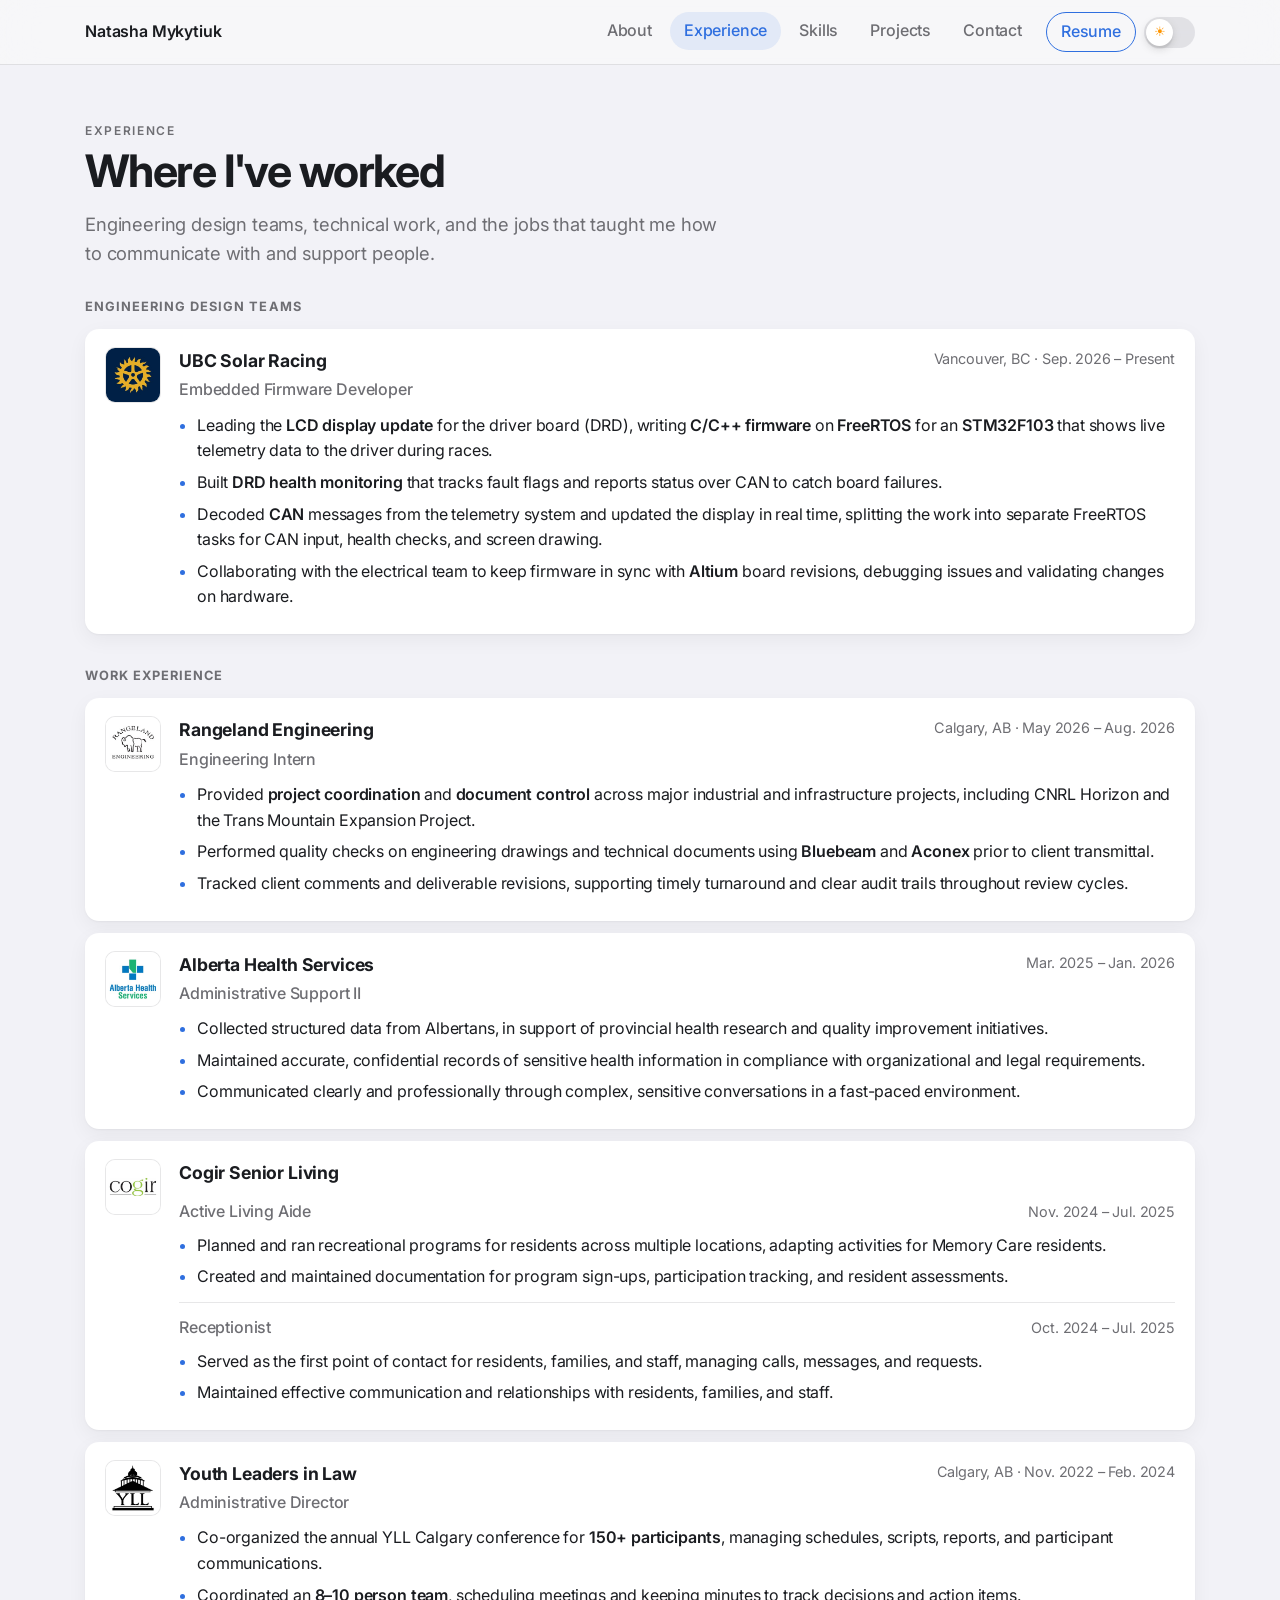
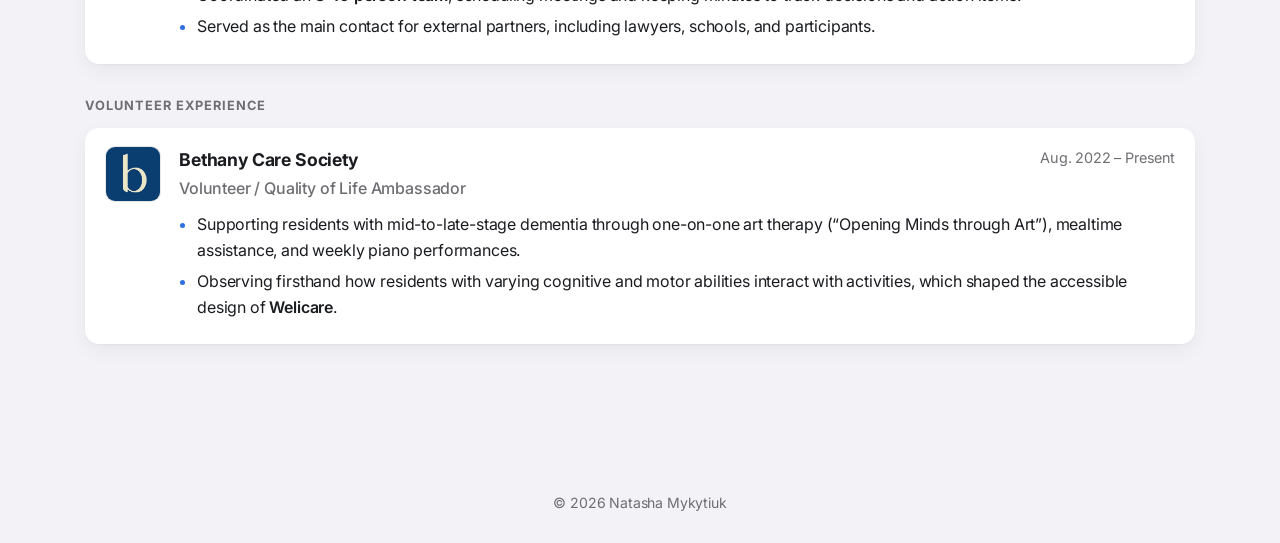
==== experience.html @ 9c61997c "." ====
<!DOCTYPE html>
<html lang="en" data-theme="ios">
<head>
	<script>(function(){var m=localStorage.getItem("mode");if(!m)m=matchMedia("(prefers-color-scheme: dark)").matches?"dark":"light";document.documentElement.dataset.mode=m;})();</script>
	<meta charset="UTF-8">
	<meta name="viewport" content="width=device-width, initial-scale=1">
	<title>Experience | Natasha Mykytiuk</title>
	<meta name="description" content="Work, design team, and other experience of Natasha Mykytiuk, Computer Engineering student at UBC.">
	<link rel="preconnect" href="https://fonts.googleapis.com">
	<link rel="preconnect" href="https://fonts.gstatic.com" crossorigin>
	<link href="https://fonts.googleapis.com/css2?family=Inter:wght@400;500;600;700&family=JetBrains+Mono:wght@400;600;700&display=swap" rel="stylesheet">
	<link rel="stylesheet" href="css/style.css?v=25">
</head>
<body data-page="experience">
	<a class="skip-link" href="#main">Skip to content</a>

	<header class="site-header">
		<nav class="container nav" aria-label="Main">
			<a class="brand" href="./">Natasha Mykytiuk</a>
			<button class="menu-btn" aria-expanded="false" aria-controls="nav-links">Menu</button>
			<ul class="nav-links" id="nav-links">
				<li><a href="./#about">About</a></li>
				<li><a href="experience.html">Experience</a></li>
				<li><a href="./#skills">Skills</a></li>
				<li><a href="projects.html">Projects</a></li>
				<li><a href="./#contact">Contact</a></li>
				<li><a class="nav-resume" href="resume.pdf" target="_blank" rel="noopener">Resume</a></li>
			</ul>
			<button class="mode-btn" type="button" aria-label="Toggle dark mode"></button>
		</nav>
	</header>

	<main id="main">
		<section class="page-section" aria-labelledby="experience-title">
			<div class="container">
				<div class="page-header">
					<p class="eyebrow">Experience</p>
					<h1 id="experience-title">Where I've worked</h1>
					<p class="page-lead">Engineering design teams, technical work, and the jobs that taught me how to communicate with and support people.</p>
				</div>
				<div id="experience-list"></div>
			</div>
		</section>
	</main>

	<footer>
		<div class="container">&copy; <span id="year"></span> Natasha Mykytiuk</div>
	</footer>

	<script src="js/data.js?v=25"></script>
	<script src="js/site.js?v=25"></script>
</body>
</html>
---- css/style.css ----
:root {
	--bg: #ffffff;
	--bg-alt: #f6f7f9;
	--text: #1a1d23;
	--muted: #4a5160;
	--border: #e2e5ea;
	--accent: #1d4ed8;
	--accent-soft: #e8efff;
	--radius: 12px;
	--maxw: 1150px;
	--nav-h: 64px;
}
*, *::before, *::after { box-sizing: border-box; }
html { scroll-behavior: smooth; scroll-padding-top: calc(var(--nav-h) + 12px); }
@media (prefers-reduced-motion: reduce) {
	html { scroll-behavior: auto; }
	* { transition: none !important; }
	html.js .reveal { opacity: 1; transform: none; }
}
body {
	margin: 0;
	font-family: system-ui, -apple-system, "Segoe UI", Roboto, Helvetica, Arial, sans-serif;
	color: var(--text);
	background: var(--bg);
	line-height: 1.6;
	font-size: 1rem;
}
a { color: var(--accent); }
a:focus-visible, button:focus-visible {
	outline: 3px solid var(--accent);
	outline-offset: 3px;
	border-radius: 6px;
}
.skip-link {
	position: absolute;
	left: -9999px;
	top: 8px;
	background: var(--accent);
	color: #fff;
	padding: 8px 14px;
	border-radius: 6px;
	z-index: 100;
}
.skip-link:focus { left: 8px; }
.container { max-width: var(--maxw); margin: 0 auto; padding: 0 20px; }

/* Nav */
header.site-header {
	position: sticky;
	top: 0;
	z-index: 50;
	background: rgba(255, 255, 255, 0.92);
	backdrop-filter: blur(8px);
	border-bottom: 1px solid var(--border);
}
.nav {
	height: var(--nav-h);
	display: flex;
	align-items: center;
	justify-content: space-between;
}
.brand { font-weight: 700; text-decoration: none; color: var(--text); letter-spacing: -0.01em; }
.nav-links { display: flex; gap: 4px; list-style: none; margin: 0; padding: 0; }
.nav-links a {
	display: block;
	padding: 8px 12px;
	text-decoration: none;
	color: var(--muted);
	font-weight: 500;
	border-radius: 8px;
}
.nav-links a:hover, .nav-links a.active { color: var(--accent); background: var(--accent-soft); }
.menu-btn {
	display: none;
	background: none;
	border: 1px solid var(--border);
	border-radius: 8px;
	padding: 8px 12px;
	font: inherit;
	cursor: pointer;
	color: var(--text);
}
@media (max-width: 720px) {
	.menu-btn { display: block; }
	.nav-links {
		display: none;
		position: absolute;
		top: var(--nav-h);
		left: 0;
		right: 0;
		flex-direction: column;
		background: var(--bg);
		border-bottom: 1px solid var(--border);
		padding: 8px 20px 16px;
	}
	.nav-links.open { display: flex; }
}

/* Sections */
section { padding: 88px 0; }
section + section { border-top: 1px solid var(--border); }
h2 { font-size: 1.9rem; margin: 0 0 32px; letter-spacing: -0.02em; font-weight: 600; }
.eyebrow {
	margin: 0 0 6px;
	font-size: 0.75rem;
	font-weight: 600;
	letter-spacing: 0.14em;
	text-transform: uppercase;
	color: var(--muted);
}
h3 { margin: 0; font-size: 1.1rem; }

/* Hero / About */
.hero > div { max-width: 760px; }
.hero.has-collage { display: grid; grid-template-columns: 1.1fr 1fr; gap: 56px; align-items: center; }
.hero-collage {
	display: grid;
	grid-template-columns: repeat(6, 1fr);
	grid-template-rows: repeat(6, 1fr);
	gap: 12px;
	aspect-ratio: 1 / 1.1;
}
.hero-collage[hidden] { display: none; }
.hero-collage .photo { overflow: hidden; border-radius: var(--radius); background: var(--accent-soft); }
.hero-collage .photo:nth-child(1) { grid-area: 1 / 1 / 5 / 5; }
.hero-collage .photo:nth-child(1) img { object-position: center 20%; }
.hero-collage .photo:nth-child(2) { grid-area: 1 / 5 / 3 / 7; }
.hero-collage .photo:nth-child(3) { grid-area: 3 / 5 / 5 / 7; }
.hero-collage .photo:nth-child(3) img { object-position: center 75%; }
.hero-collage .photo:nth-child(4) { grid-area: 5 / 1 / 7 / 4; }
.hero-collage .photo:nth-child(5) { grid-area: 5 / 4 / 7 / 7; }
.hero-collage .photo:nth-child(5) img { object-position: center 75%; }
.hero-collage img {
	width: 100%;
	height: 100%;
	object-fit: cover;
	display: block;
	transition: transform 0.6s cubic-bezier(0.22, 1, 0.36, 1);
}
.hero-collage .photo:hover img { transform: scale(1.04); }
@media (max-width: 900px) {
	.hero.has-collage { grid-template-columns: 1fr; gap: 36px; }
	.hero-collage { max-width: 460px; }
}

/* Fade-up as sections scroll into view */
html.js .reveal {
	opacity: 0;
	transform: translateY(20px);
	transition: opacity 0.7s cubic-bezier(0.22, 1, 0.36, 1) var(--reveal-delay, 0s),
		transform 0.7s cubic-bezier(0.22, 1, 0.36, 1) var(--reveal-delay, 0s);
}
html.js .reveal.is-visible { opacity: 1; transform: none; }
.hero h1 { font-size: clamp(2rem, 5vw, 2.8rem); margin: 0; letter-spacing: -0.03em; line-height: 1.15; }
.hero h1 { margin-bottom: 20px; }
.intro p { font-size: 1.15rem; line-height: 1.7; margin: 0 0 14px; }
.intro strong { color: var(--accent); font-weight: 600; }
.facts { color: var(--muted); font-size: 0.92rem; margin: 22px 0 26px; }
.facts span + span::before { content: "·" / ""; margin: 0 10px; color: var(--muted); }
.btn-row { display: flex; flex-wrap: wrap; gap: 10px; }
.btn {
	display: inline-flex;
	align-items: center;
	gap: 6px;
	padding: 10px 18px;
	border-radius: 8px;
	font-weight: 600;
	text-decoration: none;
	border: 1px solid var(--accent);
	font-size: 0.95rem;
}
.btn-primary { background: var(--accent); color: #fff; }
.btn-primary:hover { background: #1e40af; }
.btn-outline { color: var(--accent); background: transparent; }
.btn-outline:hover { background: var(--accent-soft); }
.btn-sm { padding: 6px 12px; font-size: 0.85rem; }

/* Skills */
.skills-grid { display: grid; grid-template-columns: repeat(auto-fit, minmax(300px, 1fr)); gap: 28px 40px; }
.values-grid { display: grid; grid-template-columns: repeat(auto-fit, minmax(200px, 1fr)); gap: 28px; }
.value h3 { font-size: 1.15rem; margin-bottom: 4px; color: var(--accent); }
.value p { margin: 0; color: var(--muted); }
.skill-group { padding: 4px 0; }
.skill-group h3 { font-size: 1rem; margin-bottom: 12px; }
.tags { list-style: none; padding: 0; margin: 0; display: flex; flex-wrap: wrap; gap: 6px; }
.tag {
	background: var(--accent-soft);
	color: #1e3a8a;
	font-size: 0.82rem;
	font-weight: 500;
	padding: 3px 10px;
	border-radius: 999px;
}

/* Experience timeline */
.exp-group-title {
	font-size: 0.8rem;
	text-transform: uppercase;
	letter-spacing: 0.08em;
	color: var(--muted);
	margin: 0 0 12px;
}
.exp-list { display: grid; gap: 18px; margin-bottom: 32px; }
.exp {
	background: var(--bg);
	border: 1px solid var(--border);
	border-radius: var(--radius);
	padding: 20px 22px;
}
.exp-head { display: flex; flex-wrap: wrap; justify-content: space-between; gap: 4px 16px; }
.meta { color: var(--muted); font-size: 0.9rem; }
.role { font-weight: 600; color: var(--accent); margin: 2px 0 10px; }
.points { margin: 0; padding-left: 20px; }
.points li { margin-bottom: 6px; }
.points strong { font-weight: 600; color: var(--text); }

/* Projects */
.projects-grid { display: grid; grid-template-columns: repeat(auto-fill, minmax(300px, 1fr)); gap: 24px; align-items: start; }
.card {
	display: flex;
	flex-direction: column;
	background: var(--bg);
	border: 1px solid var(--border);
	border-radius: var(--radius);
	overflow: hidden;
	transition: box-shadow 0.2s, transform 0.2s;
}
.card-media {
	aspect-ratio: 16 / 10;
	background: var(--accent-soft);
	display: flex;
	align-items: center;
	justify-content: center;
	color: var(--accent);
	font-weight: 700;
	font-size: 1.6rem;
	letter-spacing: 0.04em;
}
.card-media img { width: 100%; height: 100%; object-fit: cover; display: block; }
.card-body { padding: 20px 22px 22px; display: flex; flex-direction: column; }
.card .summary { margin: 8px 0 12px; color: var(--muted); }
.card:hover { box-shadow: 0 8px 24px rgba(20, 30, 60, 0.08); transform: translateY(-2px); }
.card .subtitle { color: var(--muted); font-size: 0.85rem; margin: 2px 0 0; }
.card .tags { margin: 4px 0 10px; }
.placeholder-note { color: #9a3412; font-size: 0.85rem; font-style: italic; }

/* Contact */
.big-title { font-size: clamp(2.4rem, 7vw, 4rem); margin-bottom: 16px; }
.contact-lead { max-width: 560px; color: var(--muted); font-size: 1.1rem; margin: 0 0 32px; }
.contact-list { list-style: none; padding: 0; margin: 8px 0 0; display: grid; gap: 18px; }
.contact-list li { display: flex; flex-wrap: wrap; align-items: baseline; gap: 4px 20px; font-size: clamp(1.1rem, 3vw, 1.5rem); }
.contact-list span { min-width: 110px; color: var(--muted); font-size: 0.75rem; font-weight: 600; letter-spacing: 0.14em; text-transform: uppercase; }
.contact-list a { font-weight: 600; text-decoration: none; border-bottom: 2px solid transparent; word-break: break-word; }
.contact-list a:hover { border-bottom-color: currentColor; }
footer { padding: 28px 0; text-align: center; color: var(--muted); font-size: 0.88rem; border-top: 1px solid var(--border); }

/* =========================================================
	THEME: Evergreen (applied by data-theme="evergreen" on <html>).
	Change colours in the [data-theme="evergreen"] block below.
========================================================= */
[data-theme] header.site-header { background: var(--nav-bg); }
[data-theme] .tag { background: var(--tag-bg); color: var(--tag-text); }
[data-theme] .btn-primary { background: var(--accent); color: var(--on-accent); border-color: var(--accent); }
[data-theme] .btn-primary:hover { filter: brightness(1.08); background: var(--accent); }
[data-theme] .placeholder-note { color: var(--accent); }
[data-theme] .exp, [data-theme] .card { background: var(--card); }
[data-theme] .skip-link { color: var(--on-accent); }

/* E: Evergreen: warm off-white, deep forest green, amber only on key buttons */
[data-theme="evergreen"] {
	--bg: #fbfaf6;
	--bg-alt: #f2f1ea;
	--card: #ffffff;
	--text: #1b2a24;
	--muted: #4b5a53;
	--border: #dfe3dc;
	--accent: #1f5a45;
	--on-accent: #ffffff;
	--accent-soft: #e6efe9;
	--amber: #e9a83a;
	--on-amber: #2a1d06;
	--tag-bg: #e6efe9;
	--tag-text: #1a4a39;
	--nav-bg: rgba(251, 250, 246, 0.92);
	--radius: 10px;
}
[data-theme="evergreen"] body { font-family: "Inter", system-ui, sans-serif; }
[data-theme="evergreen"] h1, [data-theme="evergreen"] h2 { color: var(--text); letter-spacing: -0.025em; }
[data-theme="evergreen"] .eyebrow { color: var(--accent); }
[data-theme="evergreen"] .brand { color: var(--accent); }
[data-theme="evergreen"] .meta, [data-theme="evergreen"] .tag, [data-theme="evergreen"] .card .subtitle {
	font-family: "JetBrains Mono", ui-monospace, Consolas, monospace;
	font-size: 0.78rem;
}
[data-theme="evergreen"] .tag { border-radius: 5px; }
[data-theme="evergreen"] .btn-primary { background: var(--amber); border-color: var(--amber); color: var(--on-amber); }
[data-theme="evergreen"] .btn-primary:hover { background: #dc9a2a; filter: none; }
[data-theme="evergreen"] .btn-outline { color: var(--accent); border-color: var(--accent); }
[data-theme="evergreen"] .card:hover { box-shadow: 0 10px 26px rgba(31, 90, 69, 0.12); }
[data-theme="evergreen"] .placeholder-note { color: #8a5a0c; }

/* =========================================================
	PROJECT CARDS, PROJECTS PAGE, SINGLE PROJECT PAGE
========================================================= */
a.card-media { display: block; }
.card-title { color: var(--text); text-decoration: none; }
.card-title:hover { color: var(--accent); }
.learn-more {
	align-self: flex-start;
	margin-top: 4px;
	font-weight: 600;
	text-decoration: none;
	color: var(--accent);
}
.learn-more::after { content: " →" / ""; display: inline-block; transition: transform 0.2s; }
.learn-more:hover::after { transform: translateX(3px); }
.section-more { margin-top: 32px; }

.page-header { padding-bottom: 8px; }
.page-header h1, .project-title {
	font-size: clamp(2rem, 5vw, 2.8rem);
	margin: 0 0 12px;
	letter-spacing: -0.03em;
	line-height: 1.15;
}
.page-lead, .project-lead { max-width: 640px; color: var(--muted); font-size: 1.15rem; margin: 0 0 20px; }
.page-section { padding-top: 56px; }

.back-link {
	display: inline-block;
	margin-bottom: 28px;
	font-weight: 600;
	text-decoration: none;
}
.back-link::before { content: "← " / ""; }
.project-header .tags { margin-bottom: 20px; }

/* Project page: slideshow on the left, write-up on the right */
.project-layout { margin-top: 44px; }
.project-layout.has-photos {
	display: grid;
	grid-template-columns: minmax(0, 1.2fr) minmax(0, 1fr);
	gap: 48px;
	align-items: start;
}
.project-layout.has-photos .project-section:first-child { margin-top: 0; }
.slideshow { position: sticky; top: calc(var(--nav-h) + 24px); }
.slides-frame { position: relative; }
.slides {
	position: relative;
	aspect-ratio: 16 / 10;
	border-radius: var(--radius);
	border: 1px solid var(--border);
	background: var(--card, var(--bg));
	overflow: hidden;
	touch-action: pan-y;
	user-select: none;
}
.slide {
	position: absolute;
	inset: 0;
	margin: 0;
	opacity: 0;
	visibility: hidden;
	transition: opacity 0.45s ease, visibility 0.45s;
}
.slide.is-active { opacity: 1; visibility: visible; }
.slide img { width: 100%; height: 100%; object-fit: contain; display: block; }
.slide-btn {
	position: absolute;
	top: 50%;
	transform: translateY(-50%);
	width: 40px;
	height: 40px;
	border-radius: 50%;
	border: 1px solid var(--border);
	background: rgba(255, 255, 255, 0.92);
	color: var(--text);
	font-size: 1.6rem;
	line-height: 1;
	cursor: pointer;
	display: grid;
	place-items: center;
	box-shadow: 0 2px 8px rgba(0, 0, 0, 0.08);
}
.slide-btn:hover { border-color: var(--accent); color: var(--accent); }
.slide-btn span { margin-top: -3px; }
.slide-prev { left: 12px; }
.slide-next { right: 12px; }
.slide-controls { display: flex; align-items: center; justify-content: space-between; gap: 12px; margin-top: 12px; }
.slide-dots { display: flex; flex-wrap: wrap; gap: 8px; }
.slide-dot {
	width: 10px;
	height: 10px;
	padding: 0;
	border-radius: 50%;
	border: 0;
	background: var(--border);
	cursor: pointer;
}
.slide-dot[aria-current="true"] { background: var(--accent); }
.slides { cursor: zoom-in; }
.slide-expand {
	position: absolute;
	top: 12px;
	right: 12px;
	width: 36px;
	height: 36px;
	border-radius: 8px;
	border: 1px solid var(--border);
	background: rgba(255, 255, 255, 0.92);
	color: var(--text);
	font-size: 1.15rem;
	line-height: 1;
	cursor: pointer;
	display: grid;
	place-items: center;
	box-shadow: 0 2px 8px rgba(0, 0, 0, 0.08);
}
.slide-expand:hover { border-color: var(--accent); color: var(--accent); }

/* Full-screen photo viewer */
html.viewer-open { overflow: hidden; }
.viewer {
	width: 100vw;
	height: 100vh;
	max-width: none;
	max-height: none;
	margin: 0;
	padding: 0;
	border: 0;
	background: rgba(12, 18, 16, 0.94);
	color: #fff;
}
.viewer::backdrop { background: rgba(12, 18, 16, 0.94); }
.viewer[open] { display: flex; flex-direction: column; }
.viewer-stage {
	flex: 1;
	min-height: 0;
	display: flex;
	align-items: center;
	justify-content: center;
	padding: 56px 72px 12px;
}
.viewer-img { max-width: 100%; max-height: 100%; object-fit: contain; border-radius: 6px; box-shadow: 0 10px 40px rgba(0, 0, 0, 0.4); }
.viewer-bar {
	display: flex;
	justify-content: center;
	align-items: baseline;
	gap: 16px;
	padding: 8px 24px 22px;
	text-align: center;
}
.viewer-caption { margin: 0; color: rgba(255, 255, 255, 0.85); font-size: 0.95rem; max-width: 720px; }
.viewer-count { color: rgba(255, 255, 255, 0.6); font-size: 0.85rem; font-family: "JetBrains Mono", ui-monospace, Consolas, monospace; }
.viewer-btn {
	position: absolute;
	width: 44px;
	height: 44px;
	border-radius: 50%;
	border: 1px solid rgba(255, 255, 255, 0.25);
	background: rgba(255, 255, 255, 0.1);
	color: #fff;
	font-size: 1.8rem;
	line-height: 1;
	cursor: pointer;
	display: grid;
	place-items: center;
}
.viewer-btn:hover { background: rgba(255, 255, 255, 0.2); }
.viewer-btn span { margin-top: -3px; }
.viewer-btn:focus-visible { outline: 3px solid var(--amber, #fff); outline-offset: 3px; }
.viewer-prev { left: 16px; top: 50%; transform: translateY(-50%); }
.viewer-next { right: 16px; top: 50%; transform: translateY(-50%); }
.viewer-close { top: 12px; right: 16px; }
@media (max-width: 720px) {
	.viewer-stage { padding: 56px 8px 8px; }
	.viewer-prev, .viewer-next { top: auto; bottom: 16px; transform: none; }
}

.slide-count { color: var(--muted); font-size: 0.85rem; font-family: "JetBrains Mono", ui-monospace, Consolas, monospace; }
.slide-caption { color: var(--muted); font-size: 0.92rem; margin: 10px 0 0; }
@media (max-width: 900px) {
	.project-layout.has-photos { grid-template-columns: 1fr; gap: 32px; }
	.slideshow { position: static; }
}

.project-body { max-width: 760px; min-width: 0; }
.project-section { margin-top: 48px; }
.project-section h2 { font-size: 1.4rem; margin-bottom: 14px; }
.project-section p { font-size: 1.05rem; line-height: 1.75; margin: 0 0 14px; }
.project-section .points li { font-size: 1.05rem; line-height: 1.7; margin-bottom: 10px; }

.project-pager {
	display: grid;
	grid-template-columns: 1fr 1fr;
	gap: 16px;
	margin-top: 64px;
	padding-top: 28px;
	border-top: 1px solid var(--border);
}
.project-pager a {
	display: block;
	padding: 16px 18px;
	border: 1px solid var(--border);
	border-radius: var(--radius);
	background: var(--card, var(--bg));
	text-decoration: none;
	color: var(--text);
}
.project-pager a:hover { border-color: var(--accent); }
.project-pager span { display: block; color: var(--muted); font-size: 0.8rem; text-transform: uppercase; letter-spacing: 0.12em; margin-bottom: 4px; }
.project-pager strong { color: var(--accent); }
.pager-next { text-align: right; }
@media (max-width: 560px) {
	.project-pager { grid-template-columns: 1fr; }
	.pager-next { text-align: left; }
}

/* Resume button in the nav */
.nav-links a.nav-resume { border: 1.5px solid var(--accent); color: var(--accent); margin-left: 6px; }
.nav-links a.nav-resume:hover { background: var(--accent); color: #fff; }

/* Experience logos (like LinkedIn): set "logo" on an EXPERIENCE entry in js/data.js */
.exp.has-logo { display: grid; grid-template-columns: 56px 1fr; gap: 18px; align-items: start; }
.exp-logo {
	width: 56px;
	height: 56px;
	border-radius: 10px;
	object-fit: contain;
	background: #fff;
	border: 1px solid var(--border);
}
.exp-body { min-width: 0; }
@media (max-width: 520px) {
	.exp.has-logo { grid-template-columns: 44px 1fr; gap: 14px; }
	.exp-logo { width: 44px; height: 44px; border-radius: 8px; }
}

/* =========================================================
	THEME: iOS (data-theme="ios" on <html>).
	Grouped backgrounds, frosted nav, rounded cards, pill buttons,
	system blue accent, automatic dark mode.
========================================================= */
[data-theme="ios"] {
	--bg: #f2f2f7;
	--bg-alt: #f2f2f7;
	--card: #ffffff;
	--text: #1a1c20;
	--muted: #6e6e73;
	--border: rgba(60, 60, 67, 0.12);
	--accent: #2f6fdf;
	--on-accent: #ffffff;
	--accent-soft: rgba(47, 111, 223, 0.1);
	--tag-bg: rgba(118, 118, 128, 0.12);
	--tag-text: #3a3a3c;
	--nav-bg: rgba(249, 249, 249, 0.72);
	--radius: 16px;
	--shadow: 0 1px 2px rgba(0, 0, 0, 0.04), 0 6px 20px rgba(0, 0, 0, 0.05);
}
[data-theme="ios"][data-mode="dark"] {
	color-scheme: dark;
	--bg: #121316;
	--bg-alt: #121316;
	--card: #1e2024;
	--text: #ffffff;
	--muted: #98989f;
	--border: rgba(84, 84, 88, 0.5);
	--accent: #5b8ff0;
	--accent-soft: rgba(91, 143, 240, 0.18);
	--tag-bg: rgba(118, 118, 128, 0.24);
	--tag-text: #e5e5ea;
	--nav-bg: rgba(22, 22, 24, 0.72);
	--shadow: none;
}
[data-theme="ios"] body {
	font-family: "Inter", -apple-system, BlinkMacSystemFont, system-ui, "Segoe UI", sans-serif;
	-webkit-font-smoothing: antialiased;
	letter-spacing: -0.01em;
}
[data-theme="ios"] h1, [data-theme="ios"] h2, [data-theme="ios"] .big-title {
	font-weight: 700;
	letter-spacing: -0.035em;
}
[data-theme="ios"] h2 { font-size: 2.1rem; }
[data-theme="ios"] .eyebrow { color: var(--muted); }
[data-theme="ios"] .brand { font-weight: 600; }

/* Frosted nav bar */
[data-theme="ios"] header.site-header {
	backdrop-filter: saturate(180%) blur(20px);
	-webkit-backdrop-filter: saturate(180%) blur(20px);
	border-bottom: 0.5px solid var(--border);
}
[data-theme="ios"] .nav-links a { border-radius: 999px; padding: 6px 14px; }
[data-theme="ios"] .nav-links a:hover, [data-theme="ios"] .nav-links a.active { background: var(--accent-soft); color: var(--accent); }
[data-theme="ios"] .menu-btn { border-radius: 999px; background: var(--tag-bg); border: 0; color: var(--text); }
@media (max-width: 720px) {
	[data-theme="ios"] .nav-links {
		background: var(--card);
		border-radius: 16px;
		box-shadow: 0 10px 30px rgba(0, 0, 0, 0.15);
	}
}

/* Sections: no hairline dividers, more air */
[data-theme="ios"] section + section { border-top: 0; }
[data-theme="ios"] footer { border-top: 0; }

/* Cards: grouped inset style */
[data-theme="ios"] .exp, [data-theme="ios"] .card, [data-theme="ios"] .slides {
	background: var(--card);
	border: 0;
	border-radius: var(--radius);
	box-shadow: var(--shadow);
}
[data-theme="ios"] .card { transition: transform 0.35s cubic-bezier(0.2, 0.8, 0.2, 1), box-shadow 0.35s; }
[data-theme="ios"] .card:hover { transform: scale(1.015); box-shadow: 0 12px 32px rgba(0, 0, 0, 0.1); }
[data-theme="ios"] .card:active { transform: scale(0.98); }
[data-theme="ios"] .hero-collage .photo { border-radius: 22px; }

/* Pill buttons */
[data-theme="ios"] .btn {
	border-radius: 999px;
	padding: 11px 22px;
	font-weight: 600;
	border: 0;
	transition: transform 0.15s, filter 0.15s, background 0.15s;
}
[data-theme="ios"] .btn:active { transform: scale(0.96); }
[data-theme="ios"] .btn-primary { background: var(--accent); color: var(--on-accent); }
[data-theme="ios"] .btn-primary:hover { filter: brightness(1.1); background: var(--accent); }
[data-theme="ios"] .btn-outline { background: var(--accent-soft); color: var(--accent); }
[data-theme="ios"] .btn-outline:hover { background: var(--accent-soft); filter: brightness(0.95); }

/* Tags: grey capsules */
[data-theme="ios"] .tag { border-radius: 999px; font-weight: 500; padding: 4px 12px; }
[data-theme="ios"] .role, [data-theme="ios"] .value h3 { color: var(--accent); }
[data-theme="ios"] .placeholder-note { color: #ff9500; }

/* Slideshow controls */
[data-theme="ios"] .slide-btn {
	border: 0;
	background: rgba(255, 255, 255, 0.7);
	backdrop-filter: blur(16px);
	-webkit-backdrop-filter: blur(16px);
	color: #000;
}
[data-theme="ios"] .slide-dot { width: 8px; height: 8px; background: rgba(120, 120, 128, 0.32); }
[data-theme="ios"] .slide-dot[aria-current="true"] { background: var(--text); }

/* Light/dark toggle button */
.nav { gap: 8px; }
.brand { margin-right: auto; }
.mode-btn {
	width: 36px; height: 36px; flex: none;
	border-radius: 999px; border: 0; cursor: pointer;
	background: var(--tag-bg, var(--accent-soft)); color: var(--text);
	font-size: 1.05rem; line-height: 1; display: grid; place-items: center;
	transition: transform 0.15s, background 0.2s;
}
.mode-btn:active { transform: scale(0.9); }
[data-mode="dark"] body, [data-mode="dark"] header.site-header { transition: background 0.3s, color 0.3s; }
[data-theme="ios"][data-mode="dark"] .slide-btn { background: rgba(44, 44, 46, 0.7); color: #fff; }
[data-theme="ios"][data-mode="dark"] .card:hover { box-shadow: none; }

/* =========================================================
	iOS, round 2: segmented nav, switch toggle, inset grouped lists
========================================================= */
[data-theme="ios"] { -webkit-tap-highlight-color: transparent; }
[data-theme="ios"] ::selection { background: var(--accent-soft); }

/* Large titles */
[data-theme="ios"] h2 { font-size: 2rem; font-weight: 700; margin-bottom: 24px; }
[data-theme="ios"] .hero h1, [data-theme="ios"] .page-header h1, [data-theme="ios"] .project-title { font-weight: 700; letter-spacing: -0.035em; }

/* Dark-mode button as an iOS switch */
[data-theme="ios"] .mode-btn {
	position: relative; width: 51px; height: 31px; padding: 0;
	border-radius: 999px; font-size: 0; color: transparent;
	background: rgba(120, 120, 128, 0.16);
	transition: background 0.25s;
}
[data-theme="ios"] .mode-btn::after {
	content: "☀︎" / ""; position: absolute; top: 2px; left: 2px;
	width: 27px; height: 27px; border-radius: 50%;
	background: #fff; color: #ff9500; font-size: 0.8rem;
	display: grid; place-items: center;
	box-shadow: 0 3px 8px rgba(0, 0, 0, 0.15), 0 3px 1px rgba(0, 0, 0, 0.06);
	transition: transform 0.3s cubic-bezier(0.3, 1.4, 0.5, 1);
}
[data-theme="ios"] .mode-btn[aria-pressed="true"] { background: var(--accent); }
[data-theme="ios"] .mode-btn[aria-pressed="true"]::after { content: "☾" / ""; color: var(--accent); transform: translateX(20px); }
[data-theme="ios"] .mode-btn:active { transform: none; }
[data-theme="ios"] .mode-btn:active::after { width: 33px; }
[data-theme="ios"] .mode-btn[aria-pressed="true"]:active::after { transform: translateX(14px); }

/* Experience cards: grouped rows feel */
[data-theme="ios"] .exp { border-radius: 14px; padding: 18px 20px; }
[data-theme="ios"] .exp-list { gap: 12px; }
[data-theme="ios"] .role { color: var(--muted); font-weight: 500; }
[data-theme="ios"] .points { padding-left: 18px; }
[data-theme="ios"] .points li::marker { color: var(--accent); }

/* Springy reveal animation */
[data-theme="ios"].js .reveal { transition: opacity 0.6s ease, transform 0.7s cubic-bezier(0.2, 0.9, 0.3, 1.1); transition-delay: var(--reveal-delay, 0s); }

/* Mobile menu as a popover sheet */
@media (max-width: 720px) {
	[data-theme="ios"] .nav-links {
		background: var(--nav-bg);
		backdrop-filter: saturate(180%) blur(24px);
		-webkit-backdrop-filter: saturate(180%) blur(24px);
		padding: 6px; border-radius: 14px;
	}
	[data-theme="ios"] .nav-links a { border-radius: 10px; color: var(--text); }
	[data-theme="ios"] .menu-btn { color: var(--accent); font-weight: 600; background: transparent; }
}

/* Waving hand in the hero greeting */
.wave {
	display: inline-block;
	transform-origin: 70% 70%;
	animation: wave 2.4s ease-in-out 0.6s 2;
	cursor: default;
}
.wave:hover { animation: wave-again 1.2s ease-in-out; }
@keyframes wave {
	0%, 60%, 100% { transform: rotate(0deg); }
	10%, 30% { transform: rotate(14deg); }
	20% { transform: rotate(-8deg); }
	40% { transform: rotate(-4deg); }
	50% { transform: rotate(10deg); }
}
@keyframes wave-again {
	0%, 60%, 100% { transform: rotate(0deg); }
	10%, 30% { transform: rotate(14deg); }
	20% { transform: rotate(-8deg); }
	40% { transform: rotate(-4deg); }
	50% { transform: rotate(10deg); }
}
@media (prefers-reduced-motion: reduce) { .wave { animation: none; } }

/* Several roles at one organization */
.exp-role { margin-top: 12px; }
.exp-role + .exp-role { padding-top: 12px; border-top: 1px solid var(--border); }
.exp-role .exp-head { align-items: baseline; }
.exp-role .role { margin: 0 0 8px; }
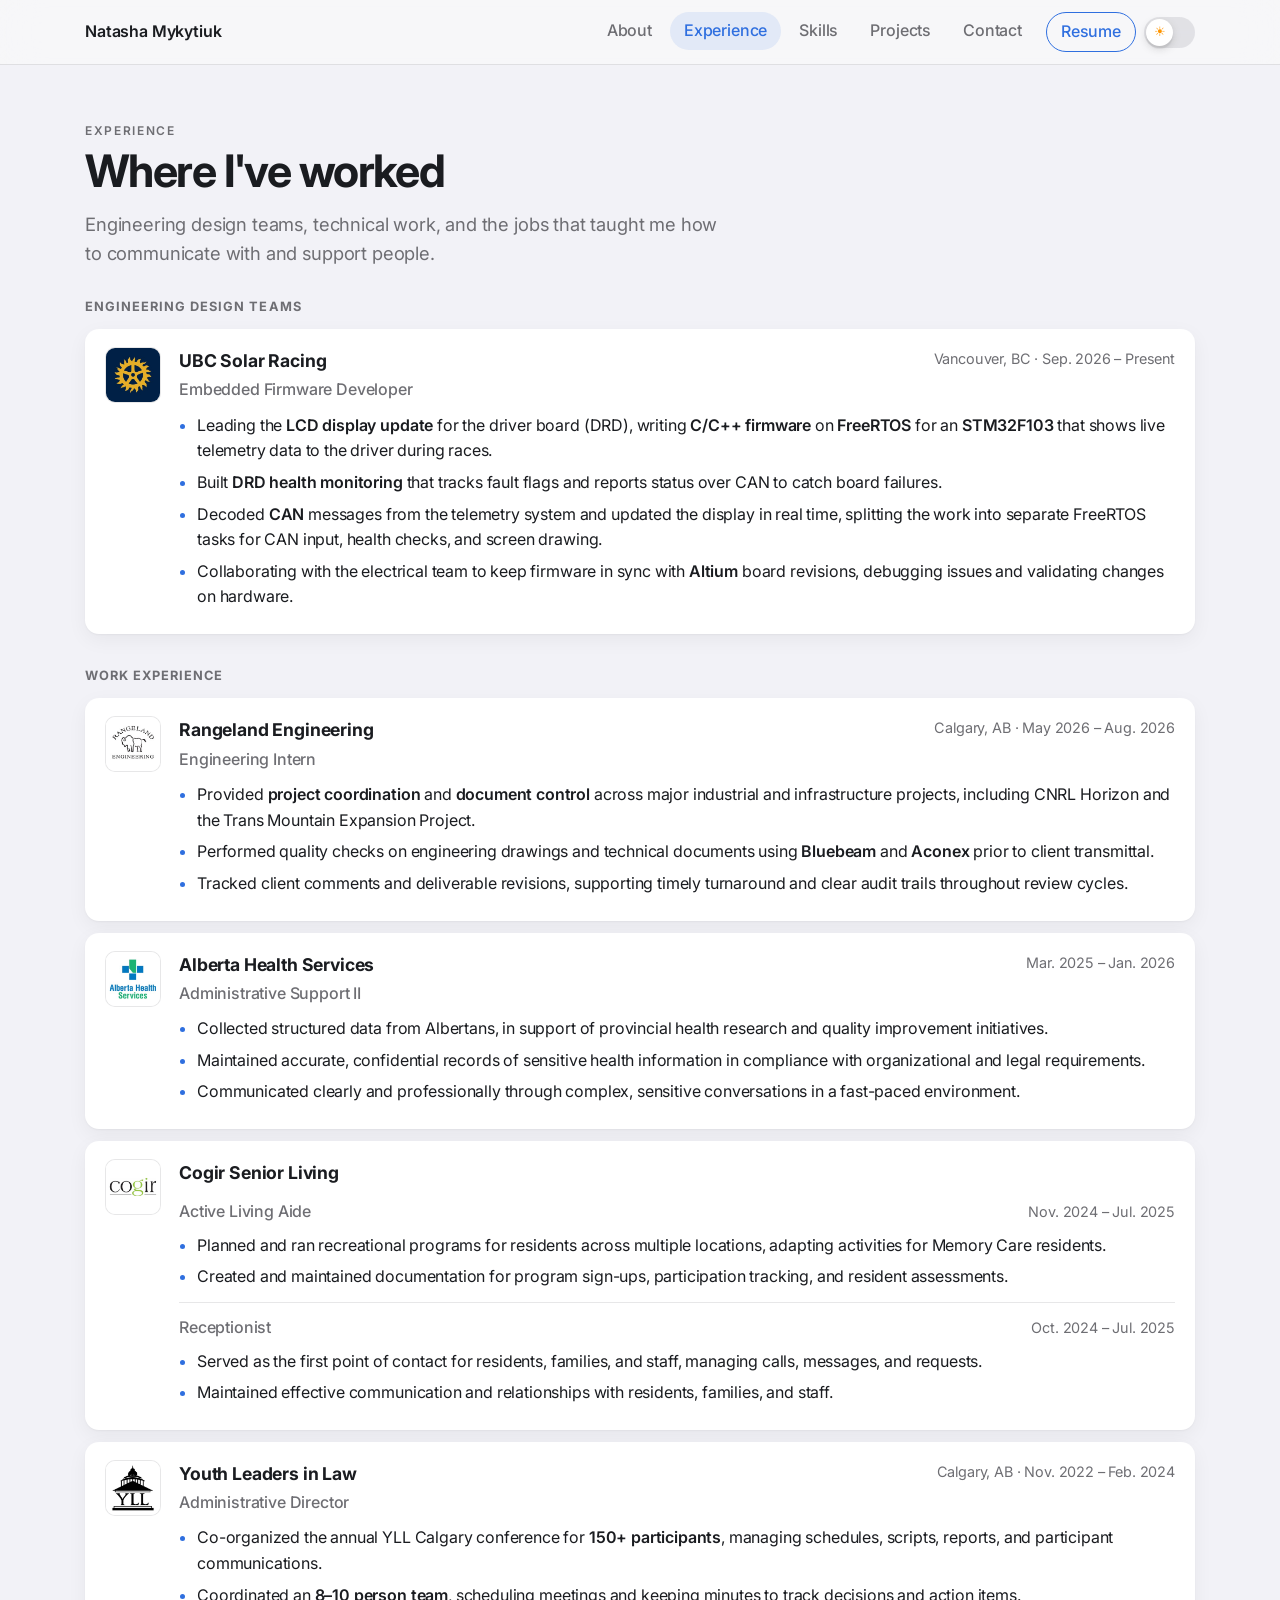
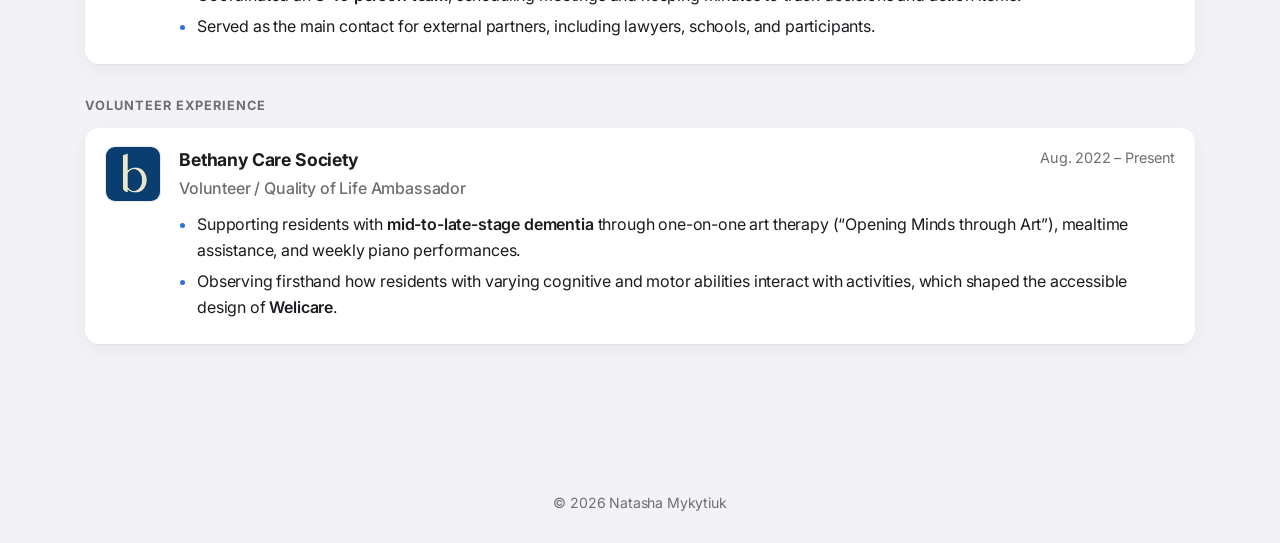
==== commit 1005dec5: "projects" ====
--- a/experience.html
+++ b/experience.html
@@ -9,7 +9,7 @@
 	<link rel="preconnect" href="https://fonts.googleapis.com">
 	<link rel="preconnect" href="https://fonts.gstatic.com" crossorigin>
 	<link href="https://fonts.googleapis.com/css2?family=Inter:wght@400;500;600;700&family=JetBrains+Mono:wght@400;600;700&display=swap" rel="stylesheet">
-	<link rel="stylesheet" href="css/style.css?v=25">
+	<link rel="stylesheet" href="css/style.css?v=31">
 </head>
 <body data-page="experience">
 	<a class="skip-link" href="#main">Skip to content</a>
@@ -47,7 +47,7 @@
 		<div class="container">&copy; <span id="year"></span> Natasha Mykytiuk</div>
 	</footer>
 
-	<script src="js/data.js?v=25"></script>
+	<script src="js/data.js?v=35"></script>
 	<script src="js/site.js?v=25"></script>
 </body>
 </html>
--- a/css/style.css
+++ b/css/style.css
@@ -129,7 +129,6 @@
 .hero-collage .photo:nth-child(3) img { object-position: center 75%; }
 .hero-collage .photo:nth-child(4) { grid-area: 5 / 1 / 7 / 4; }
 .hero-collage .photo:nth-child(5) { grid-area: 5 / 4 / 7 / 7; }
-.hero-collage .photo:nth-child(5) img { object-position: center 75%; }
 .hero-collage img {
 	width: 100%;
 	height: 100%;
